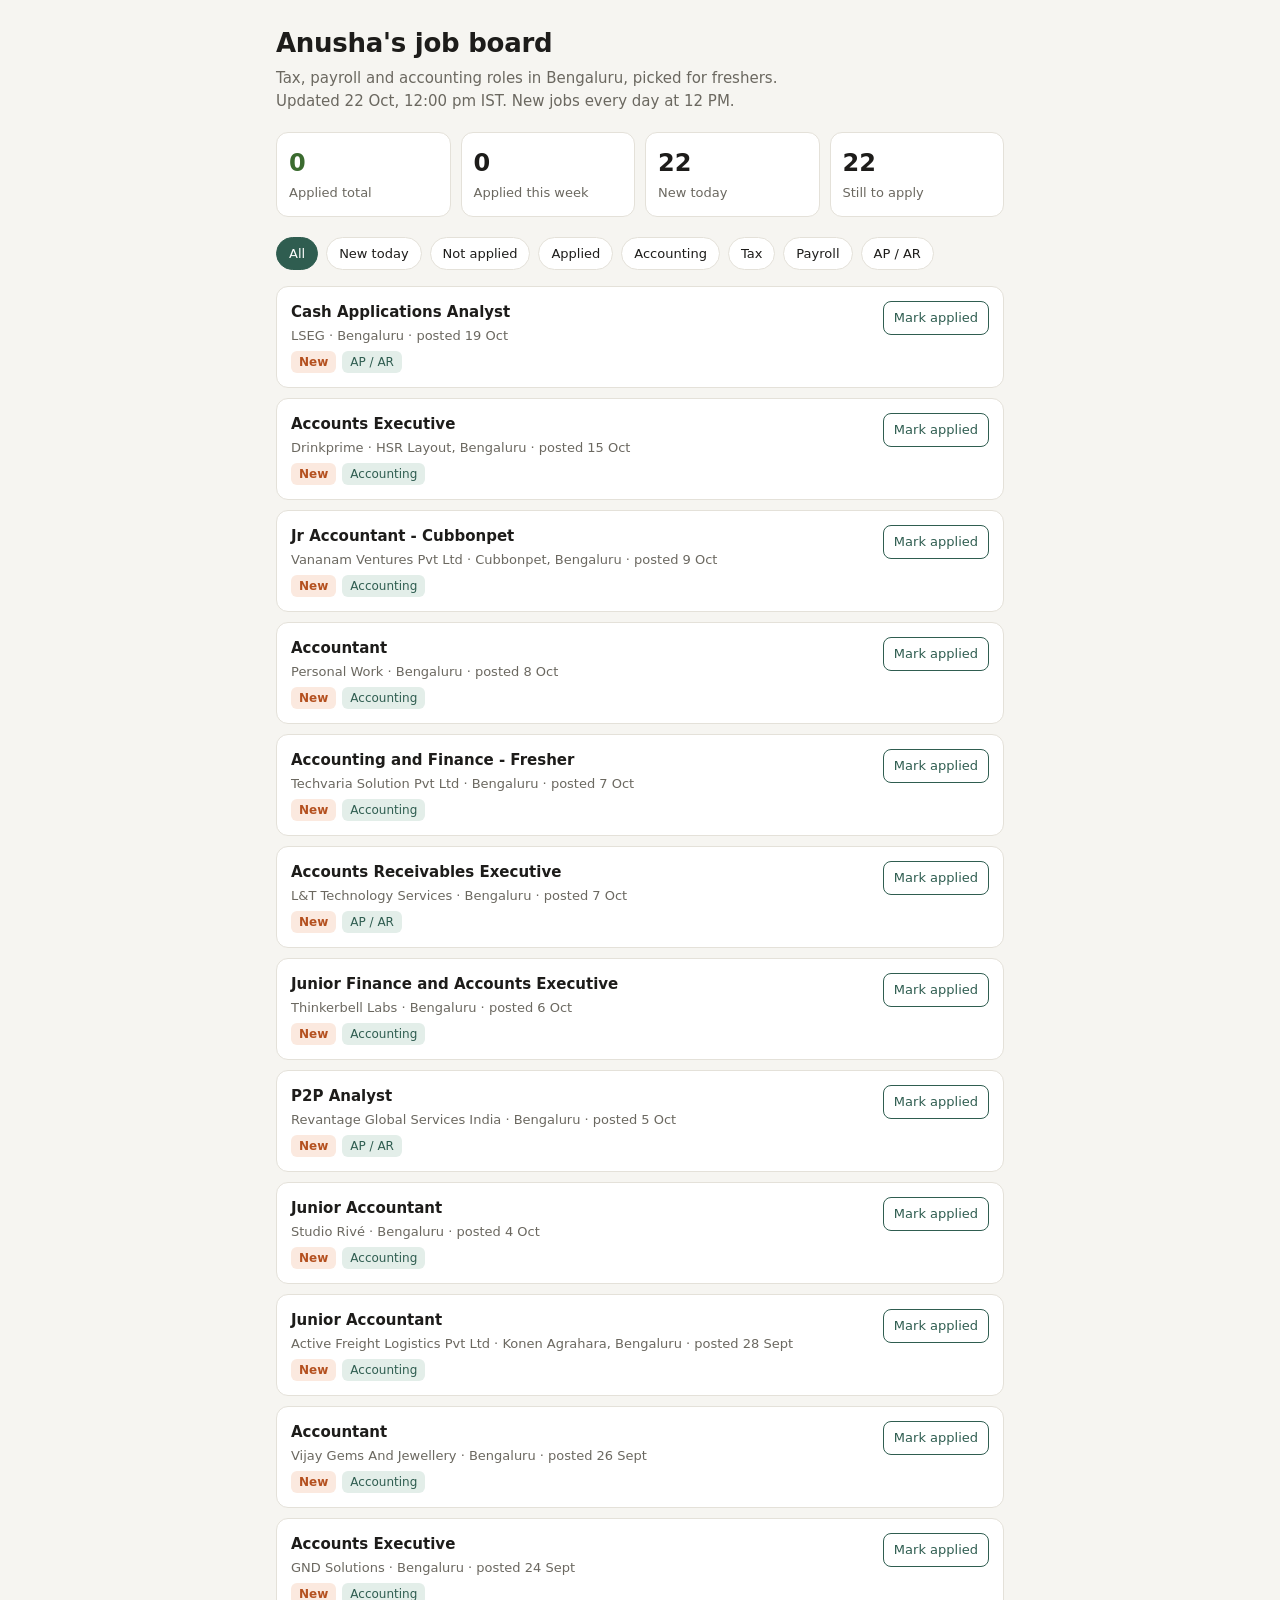
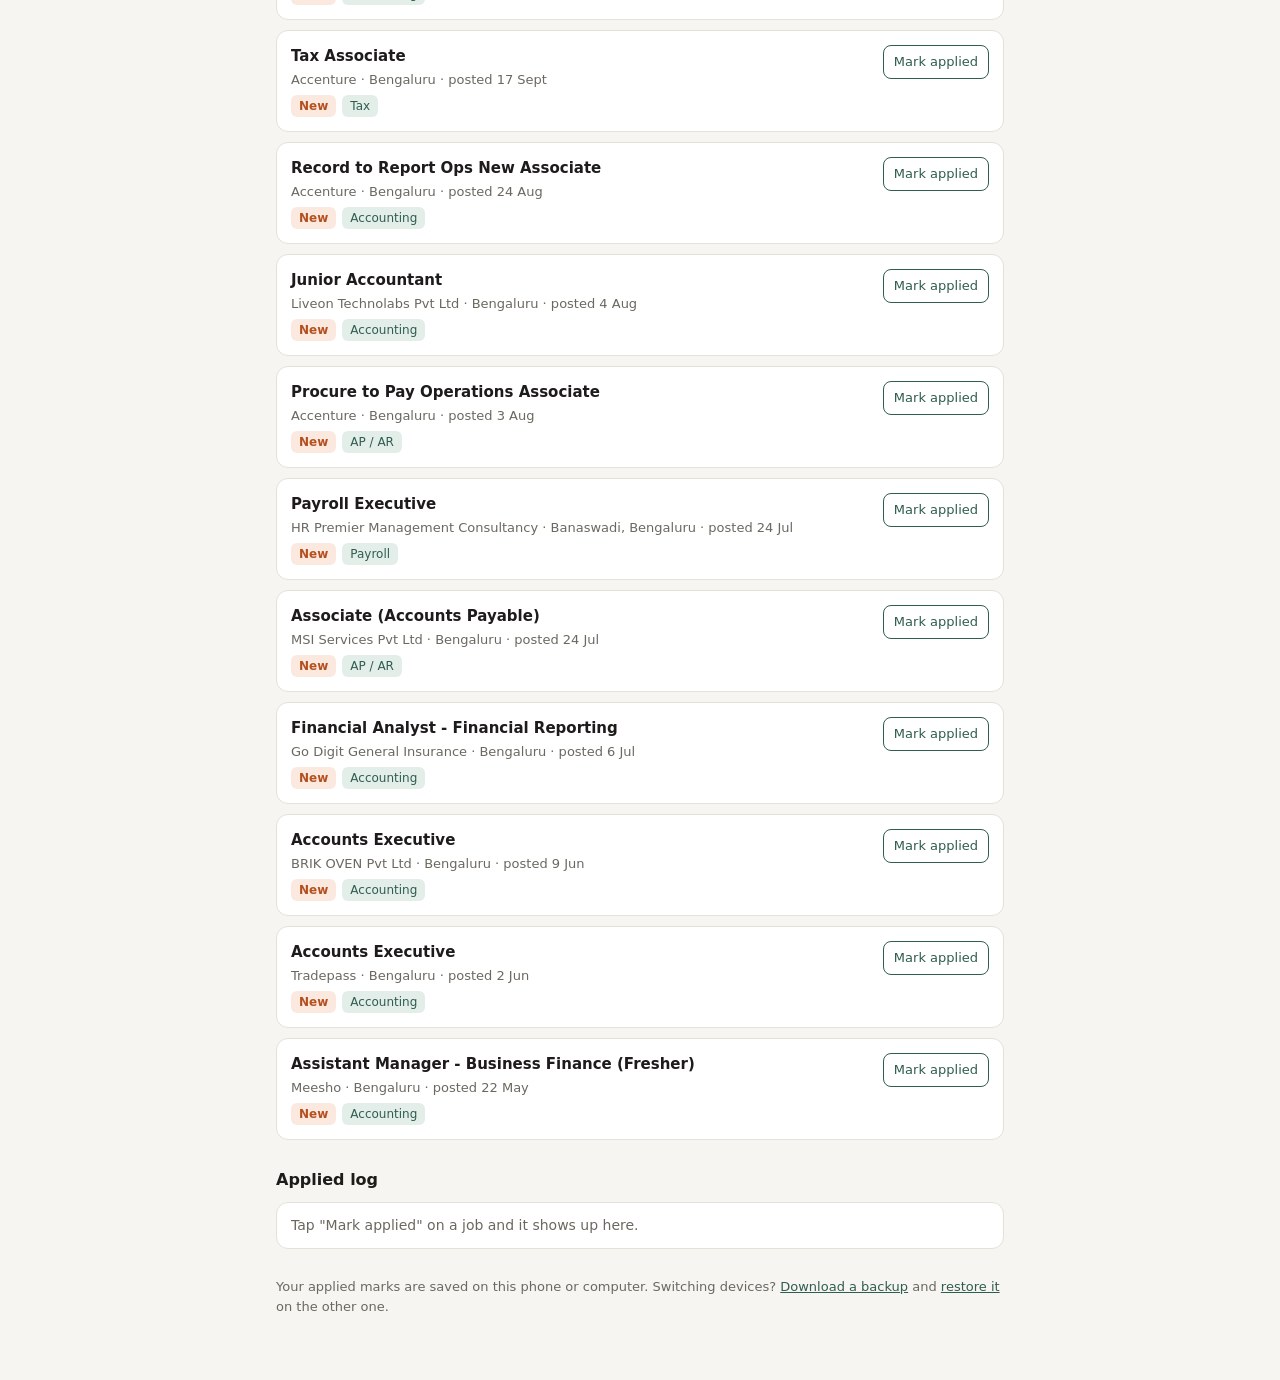
==== anusha/index.html @ eb0a0125 "Job boards for Anusha and Arjun with applied tracker Co-Authored-By: Claude Opus 5.5 (1M context) <n" ====
<!doctype html>
<html lang="en">
<head>
<meta charset="utf-8">
<meta name="viewport" content="width=device-width, initial-scale=1">
<meta name="robots" content="noindex, nofollow">
<title>Anusha's Job Board</title>
<link rel="stylesheet" href="../assets/board.css">
</head>
<body data-person="anusha">
<div class="wrap">
  <header>
    <h1>Anusha's job board</h1>
    <p>Tax, payroll and accounting roles in Bengaluru, picked for freshers.</p>
    <p id="updated"></p>
  </header>
  <div class="stats">
    <div class="stat hi"><b id="s-applied">0</b><span>Applied total</span></div>
    <div class="stat"><b id="s-week">0</b><span>Applied this week</span></div>
    <div class="stat"><b id="s-new">0</b><span>New today</span></div>
    <div class="stat"><b id="s-open">0</b><span>Still to apply</span></div>
  </div>
  <div class="bar" id="chips"></div>
  <div class="list" id="list"><p class="empty">Loading jobs…</p></div>
  <h2>Applied log</h2>
  <div class="log" id="log"></div>
  <footer>
    Your applied marks are saved on this phone or computer. Switching devices?
    <button id="backup">Download a backup</button> and <button id="restore">restore it</button> on the other one.
    <input type="file" id="file" accept="application/json" hidden>
  </footer>
</div>
<script src="../assets/board.js"></script>
</body>
</html>
---- assets/board.css ----
:root {
  --bg: #f6f5f1;
  --surface: #ffffff;
  --text: #1d1c1a;
  --muted: #6b6860;
  --line: #e4e1d9;
  --accent: #2f5d50;
  --accent-soft: #e3eee9;
  --new: #b4501f;
  --new-soft: #fbe9df;
  --done: #3b6b2f;
  --done-soft: #e6f1df;
}
@media (prefers-color-scheme: dark) {
  :root {
    --bg: #151514;
    --surface: #1f1f1d;
    --text: #ecebe6;
    --muted: #a19e95;
    --line: #34332f;
    --accent: #8cc4b0;
    --accent-soft: #23352f;
    --new: #f0a27a;
    --new-soft: #3a261b;
    --done: #a6d38f;
    --done-soft: #26331f;
  }
}
* { box-sizing: border-box; }
body {
  margin: 0;
  background: var(--bg);
  color: var(--text);
  font: 15px/1.5 system-ui, -apple-system, "Segoe UI", Roboto, sans-serif;
}
.wrap { max-width: 760px; margin: 0 auto; padding: 24px 16px 64px; }
header h1 { font-size: 26px; margin: 0 0 4px; letter-spacing: -0.01em; }
header p { margin: 0; color: var(--muted); }
.stats { display: grid; grid-template-columns: repeat(4, 1fr); gap: 10px; margin: 20px 0; }
.stat { background: var(--surface); border: 1px solid var(--line); border-radius: 12px; padding: 12px; }
.stat b { display: block; font-size: 24px; font-variant-numeric: tabular-nums; }
.stat span { color: var(--muted); font-size: 13px; }
.stat.hi b { color: var(--done); }
.bar { display: flex; flex-wrap: wrap; gap: 8px; margin: 8px 0 16px; }
.chip {
  border: 1px solid var(--line); background: var(--surface); color: var(--text);
  border-radius: 999px; padding: 6px 12px; font: inherit; font-size: 13px; cursor: pointer;
}
.chip[aria-pressed="true"] { background: var(--accent); border-color: var(--accent); color: var(--surface); }
.list { display: grid; gap: 10px; }
.job {
  background: var(--surface); border: 1px solid var(--line); border-radius: 12px;
  padding: 14px; display: flex; gap: 12px; align-items: flex-start;
}
.job.applied { background: var(--done-soft); }
.job .main { flex: 1; min-width: 0; }
.job a.title { color: var(--text); font-weight: 600; text-decoration: none; }
.job a.title:hover { text-decoration: underline; }
.meta { color: var(--muted); font-size: 13px; margin-top: 2px; }
.tags { margin-top: 6px; display: flex; gap: 6px; flex-wrap: wrap; }
.tag { font-size: 12px; padding: 2px 8px; border-radius: 6px; background: var(--accent-soft); color: var(--accent); }
.tag.new { background: var(--new-soft); color: var(--new); font-weight: 600; }
.tag.ok { background: transparent; color: var(--done); padding-left: 0; }
.btn {
  flex: none; border: 1px solid var(--accent); background: transparent; color: var(--accent);
  border-radius: 8px; padding: 6px 10px; font: inherit; font-size: 13px; cursor: pointer; white-space: nowrap;
}
.job.applied .btn { border-color: var(--done); color: var(--done); }
.empty { color: var(--muted); text-align: center; padding: 32px 0; }
h2 { font-size: 16px; margin: 28px 0 10px; }
.log { background: var(--surface); border: 1px solid var(--line); border-radius: 12px; padding: 4px 14px; }
.log div { padding: 8px 0; border-bottom: 1px solid var(--line); font-size: 14px; display: flex; justify-content: space-between; gap: 12px; }
.log div:last-child { border-bottom: 0; }
.log span { color: var(--muted); white-space: nowrap; }
footer { margin-top: 28px; color: var(--muted); font-size: 13px; }
footer button { background: none; border: 0; color: var(--accent); font: inherit; cursor: pointer; padding: 0; text-decoration: underline; }
@media (max-width: 560px) {
  .stats { grid-template-columns: repeat(2, 1fr); }
  .job { flex-direction: column; }
}
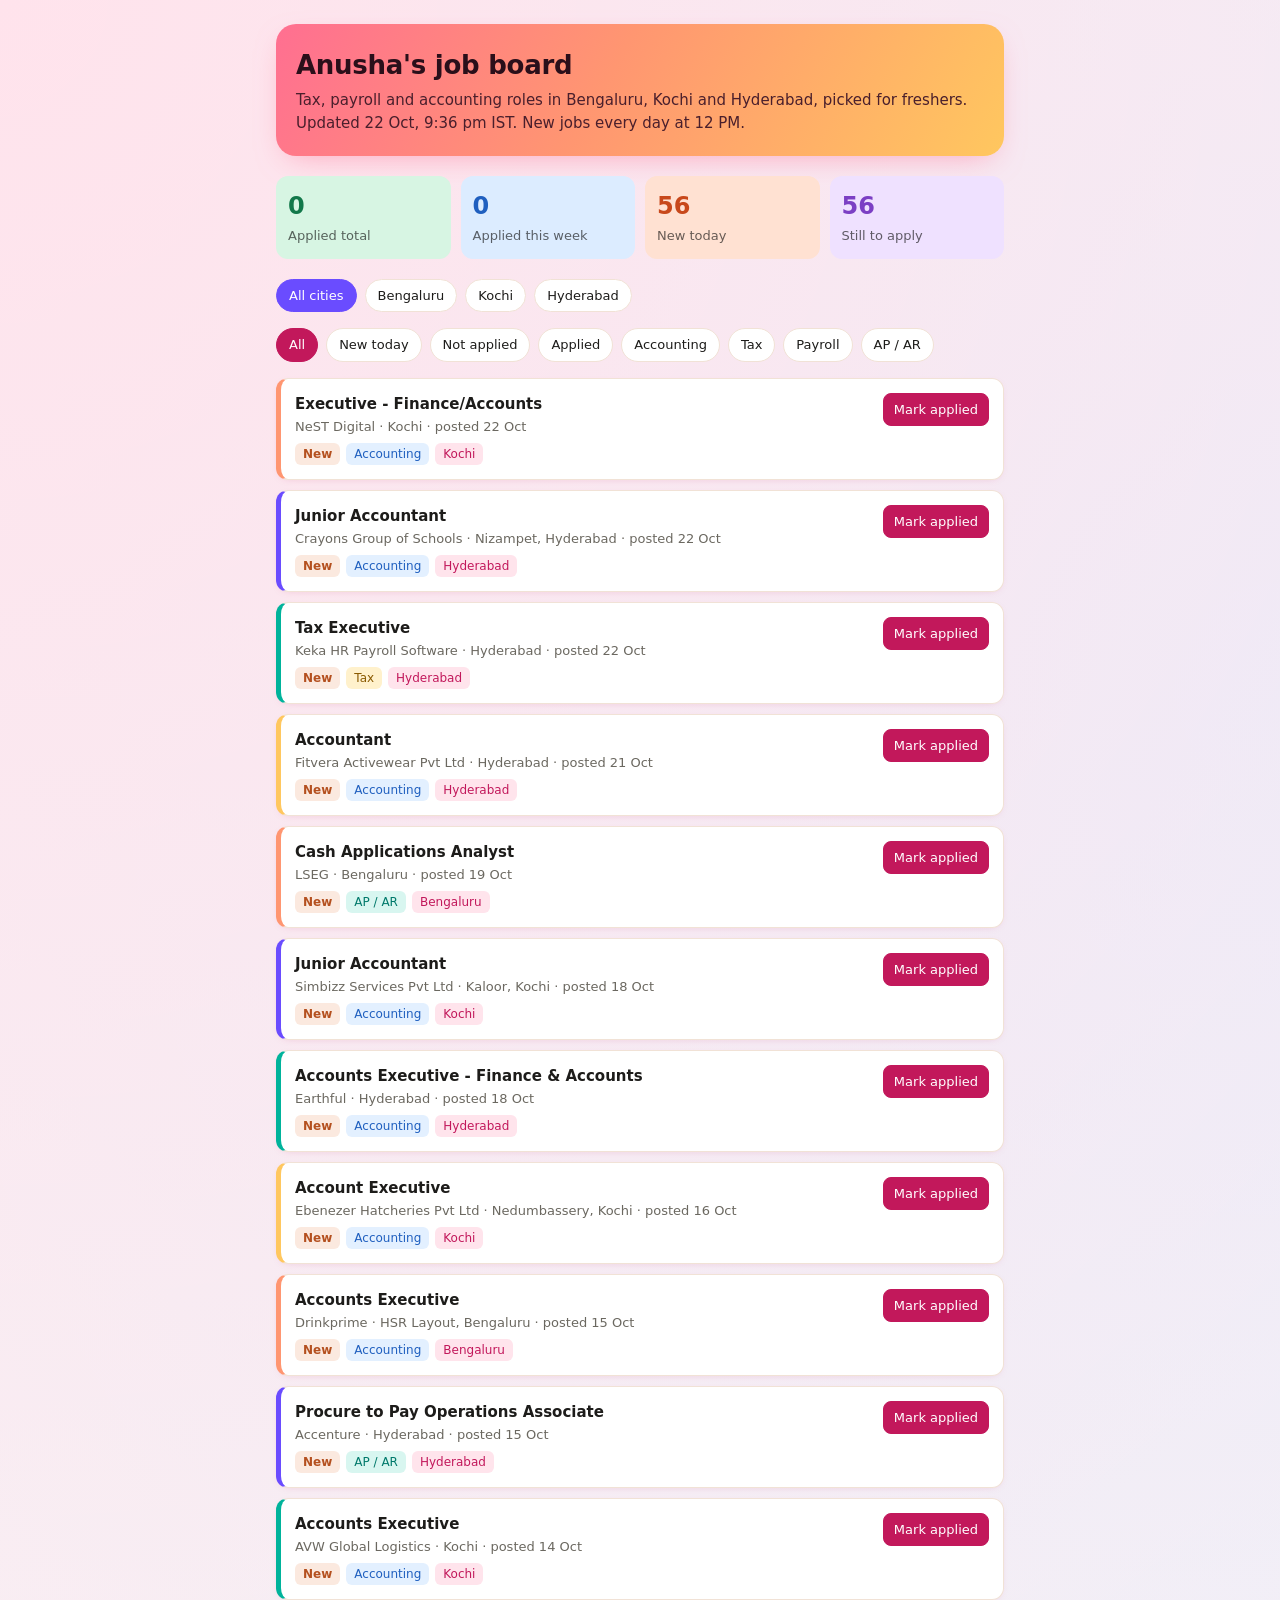
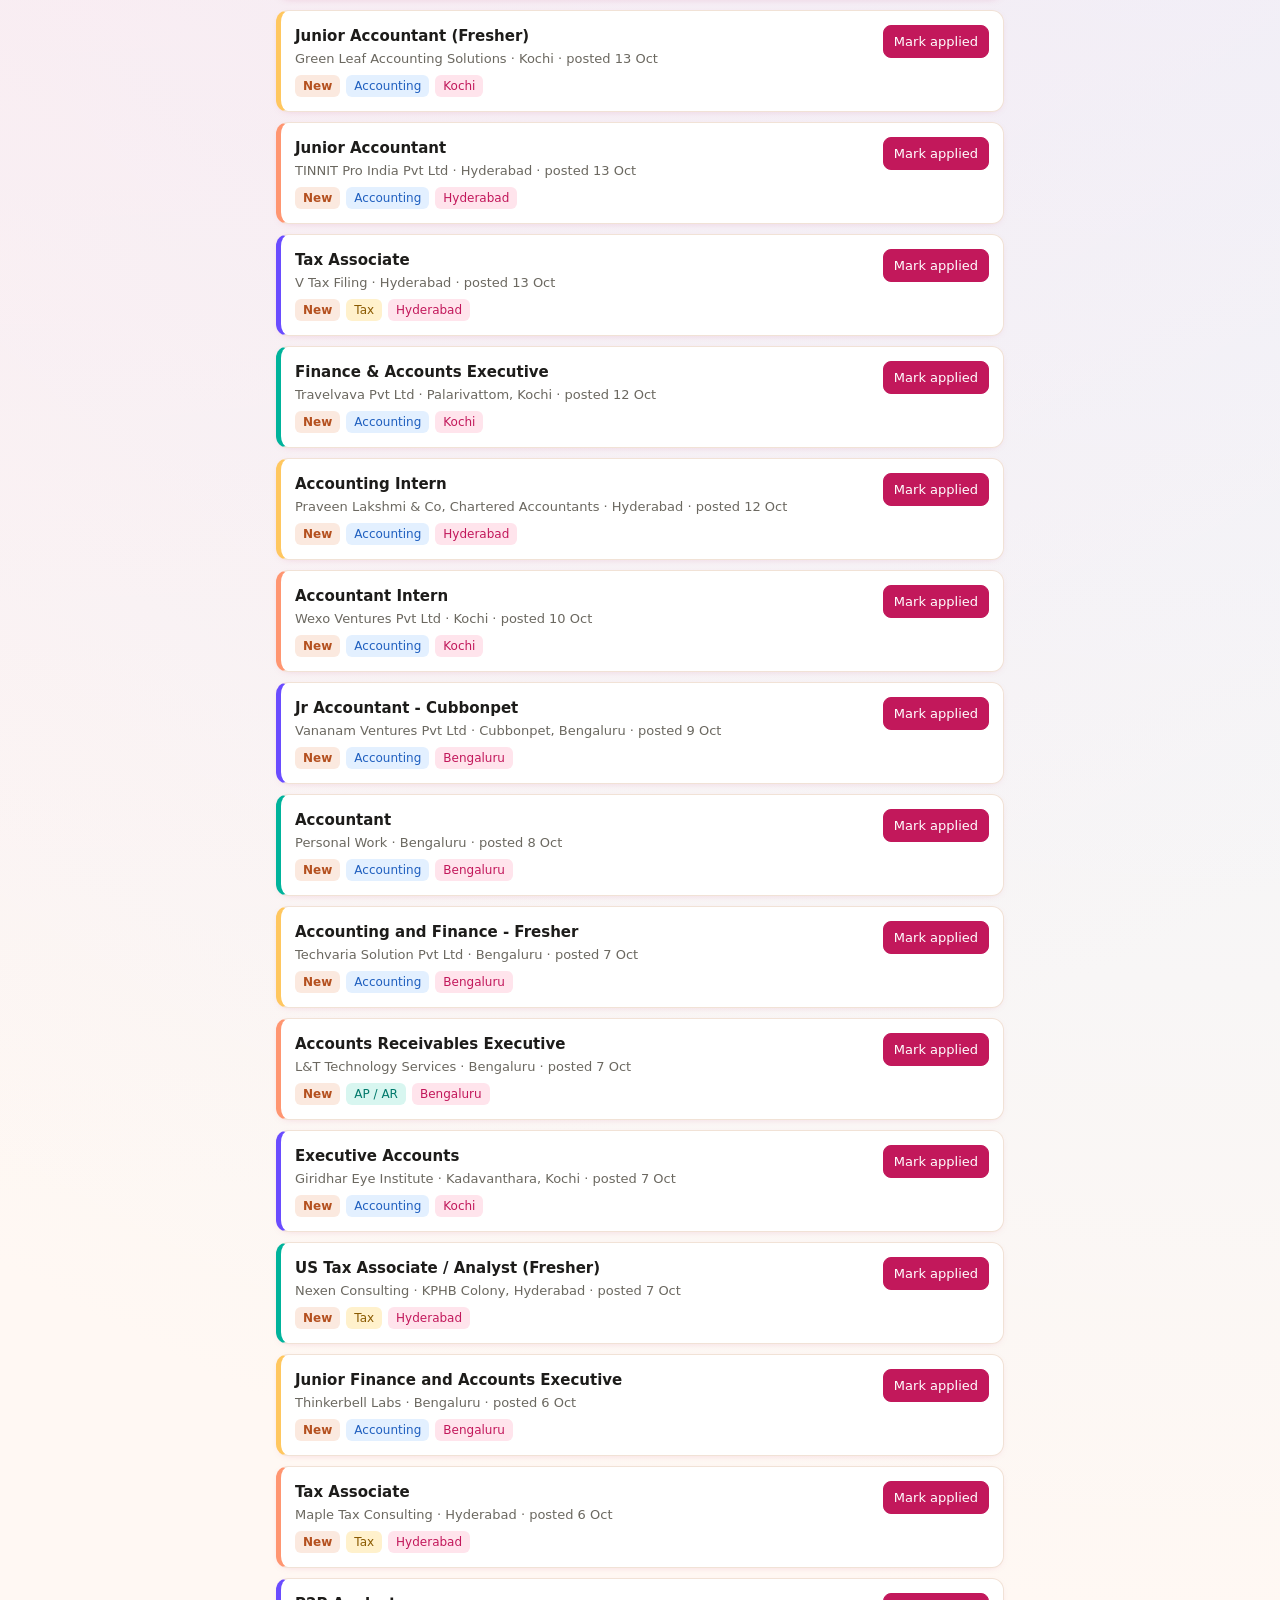
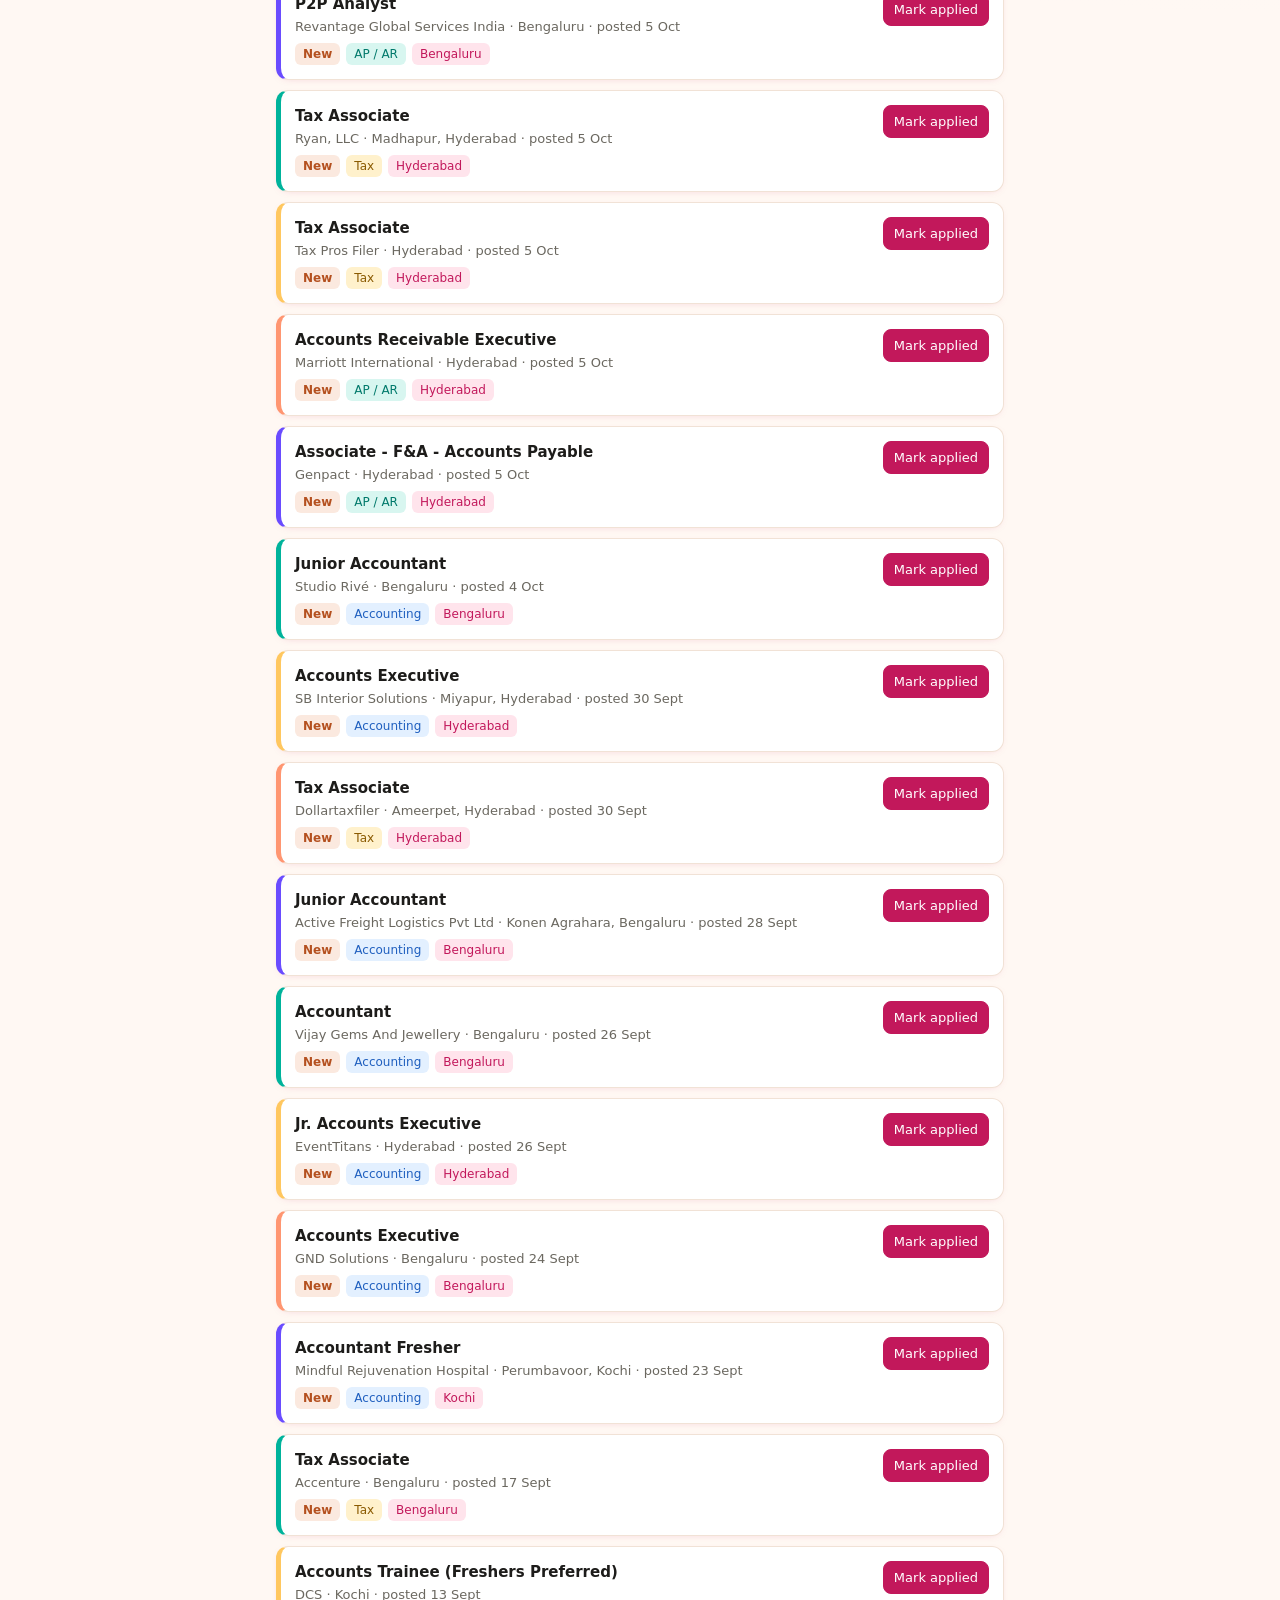
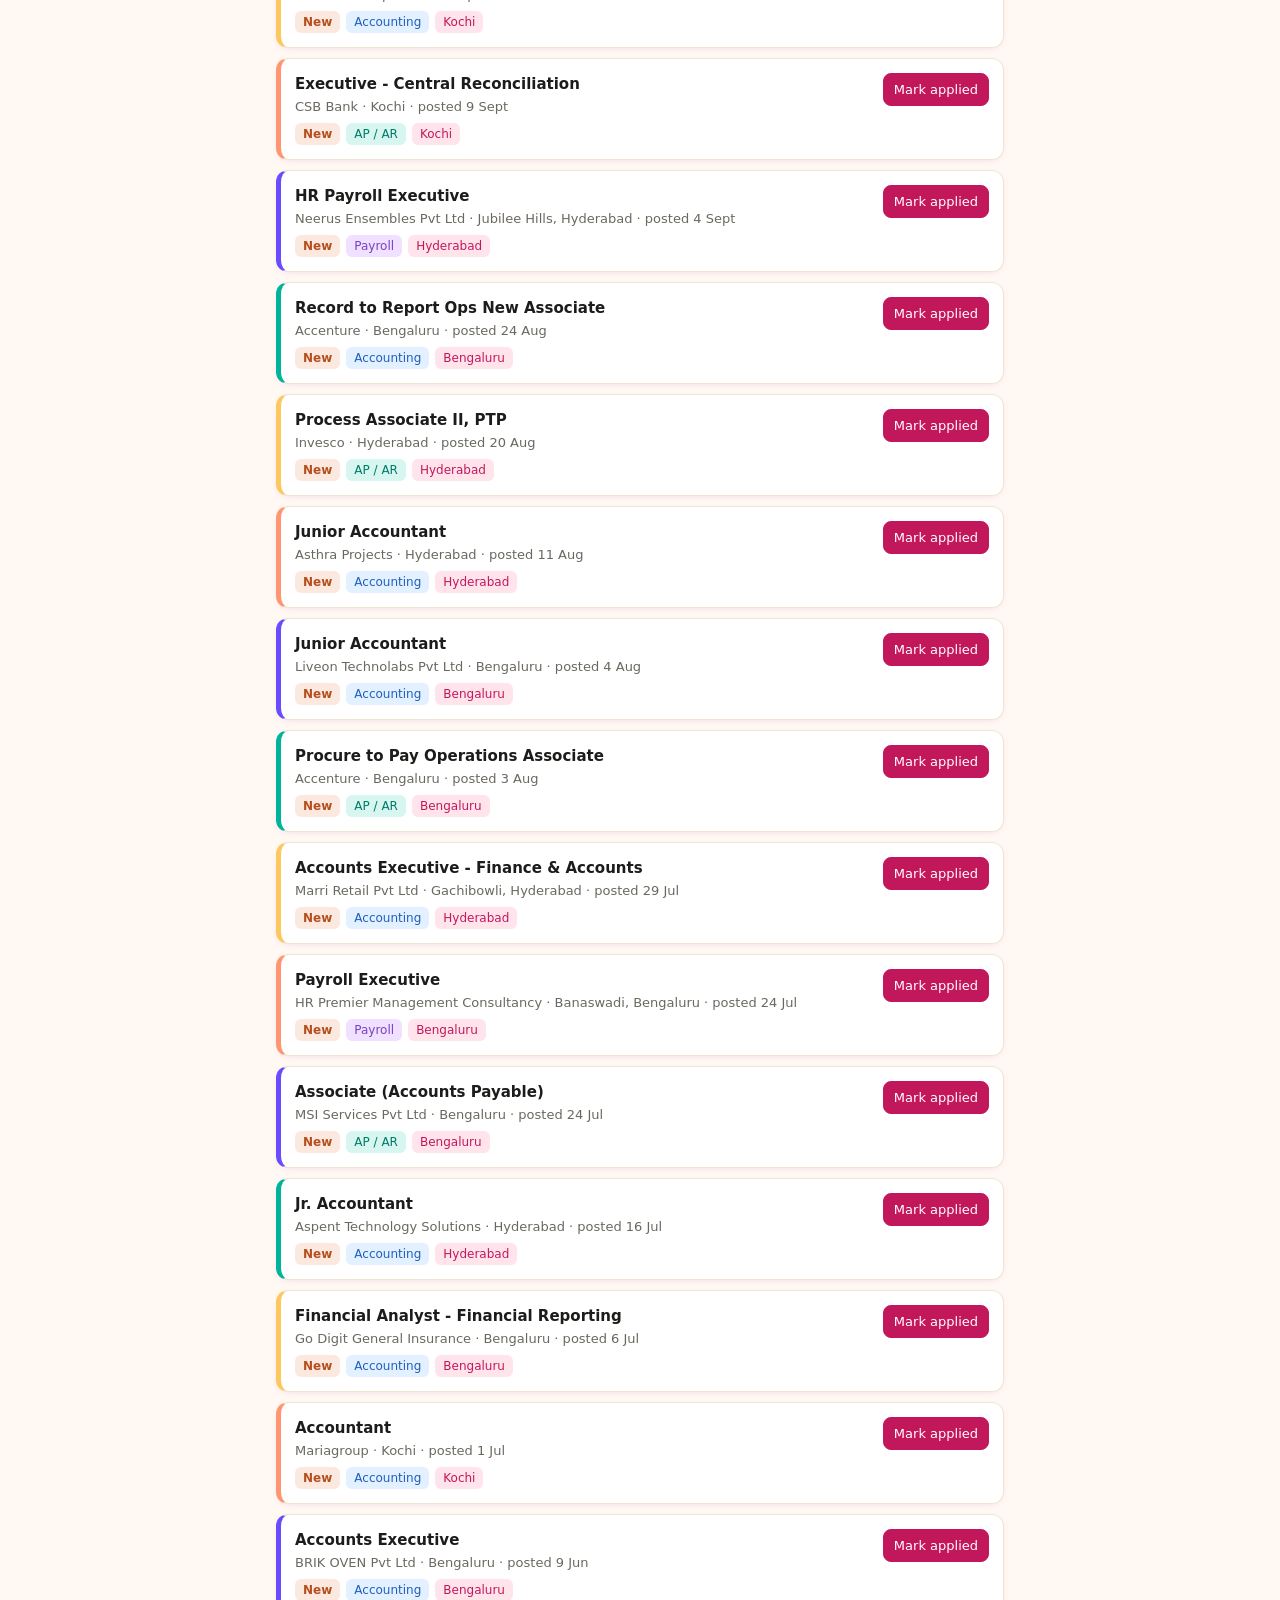
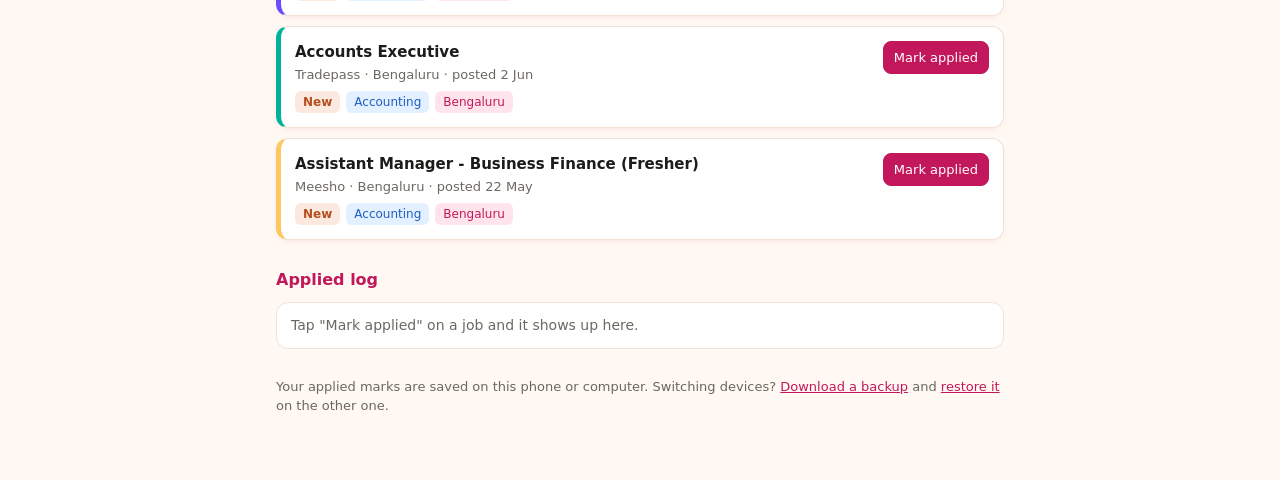
==== commit b2f4579f: "Colourful theme and Kochi/Hyderabad jobs for Anusha Co-Authored-By: Claude Opus 5.5 (1M context) <no" ====
--- a/anusha/index.html
+++ b/anusha/index.html
@@ -7,11 +7,11 @@
 <title>Anusha's Job Board</title>
 <link rel="stylesheet" href="../assets/board.css">
 </head>
-<body data-person="anusha">
+<body data-person="anusha" class="colorful">
 <div class="wrap">
-  <header>
+  <header class="hero">
     <h1>Anusha's job board</h1>
-    <p>Tax, payroll and accounting roles in Bengaluru, picked for freshers.</p>
+    <p>Tax, payroll and accounting roles in Bengaluru, Kochi and Hyderabad, picked for freshers.</p>
     <p id="updated"></p>
   </header>
   <div class="stats">
@@ -20,6 +20,7 @@
     <div class="stat"><b id="s-new">0</b><span>New today</span></div>
     <div class="stat"><b id="s-open">0</b><span>Still to apply</span></div>
   </div>
+  <div class="bar" id="cities"></div>
   <div class="bar" id="chips"></div>
   <div class="list" id="list"><p class="empty">Loading jobs…</p></div>
   <h2>Applied log</h2>
--- a/assets/board.css
+++ b/assets/board.css
@@ -78,3 +78,63 @@
   .stats { grid-template-columns: repeat(2, 1fr); }
   .job { flex-direction: column; }
 }
+.bar:empty { display: none; }
+
+/* Colourful theme */
+.colorful {
+  --bg: #fff8f3;
+  --line: #f1e2d6;
+  --accent: #c2185b;
+  --accent-soft: #fde4ee;
+  background:
+    radial-gradient(circle at 0% 0%, #ffe3ec 0, transparent 40%),
+    radial-gradient(circle at 100% 10%, #e3f0ff 0, transparent 40%),
+    var(--bg);
+}
+.colorful .hero {
+  background: linear-gradient(120deg, #ff6f91, #ff9671 45%, #ffc75f);
+  color: #2a0f1a;
+  border-radius: 20px;
+  padding: 22px 20px;
+  box-shadow: 0 10px 30px -12px rgba(255, 111, 145, 0.6);
+}
+.colorful .hero p { color: #4a1f2c; }
+.colorful .stat { border: 0; color: #1d1c1a; }
+.colorful .stat span { color: rgba(0, 0, 0, 0.6); }
+.colorful .stat:nth-child(1) { background: #d7f5e3; }
+.colorful .stat:nth-child(1) b { color: #12784a; }
+.colorful .stat:nth-child(2) { background: #dcecff; }
+.colorful .stat:nth-child(2) b { color: #1f5fbf; }
+.colorful .stat:nth-child(3) { background: #ffe1d2; }
+.colorful .stat:nth-child(3) b { color: #c8481b; }
+.colorful .stat:nth-child(4) { background: #efe1ff; }
+.colorful .stat:nth-child(4) b { color: #7b3fc4; }
+.colorful .chip.city[aria-pressed="true"] { background: #6a4cff; border-color: #6a4cff; color: #fff; }
+.colorful .job { border-left: 5px solid #ff9671; box-shadow: 0 2px 10px -6px rgba(194, 24, 91, 0.35); }
+.colorful .job:nth-child(4n+2) { border-left-color: #6a4cff; }
+.colorful .job:nth-child(4n+3) { border-left-color: #00b39b; }
+.colorful .job:nth-child(4n+4) { border-left-color: #ffc75f; }
+.colorful .job.applied { background: #e8f8ee; border-left-color: #12784a; }
+.colorful .tag[data-cat="Accounting"] { background: #e3f0ff; color: #1f5fbf; }
+.colorful .tag[data-cat="Tax"] { background: #fff1cc; color: #8a5a00; }
+.colorful .tag[data-cat="Payroll"] { background: #efe1ff; color: #7b3fc4; }
+.colorful .tag[data-cat="AP / AR"] { background: #d8f6f0; color: #00796b; }
+.colorful .tag.place { background: #ffe4ec; color: #c2185b; }
+.colorful .btn { background: #c2185b; border-color: #c2185b; color: #fff; }
+.colorful .job.applied .btn { background: transparent; }
+.colorful h2 { color: #c2185b; }
+@media (prefers-color-scheme: dark) {
+  .colorful {
+    --bg: #1a1218;
+    --surface: #251a22;
+    --line: #3a2a35;
+    --accent: #ff8fb4;
+    --accent-soft: #3d2030;
+    background:
+      radial-gradient(circle at 0% 0%, #3a1a2a 0, transparent 40%),
+      radial-gradient(circle at 100% 10%, #182a40 0, transparent 40%),
+      var(--bg);
+  }
+  .colorful .job.applied { background: #1d3326; }
+  .colorful .tag { filter: saturate(1.1); }
+}
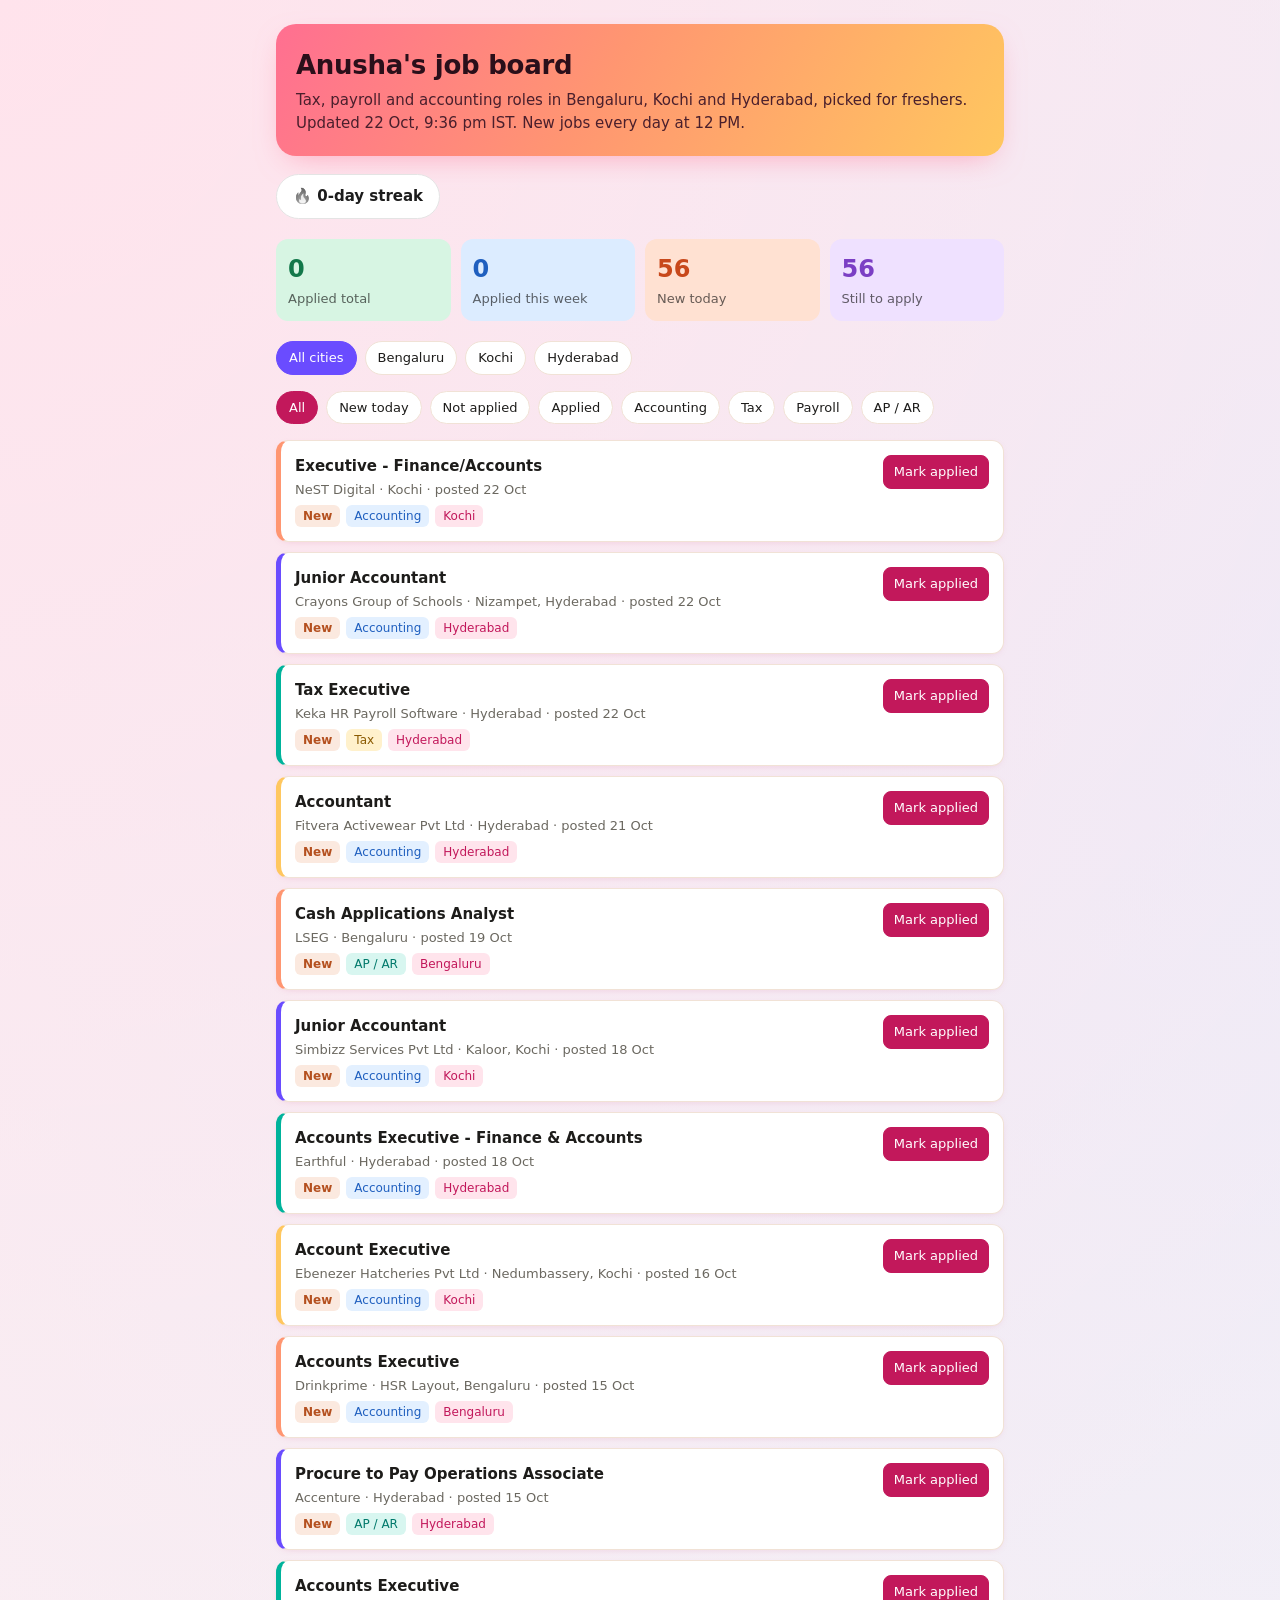
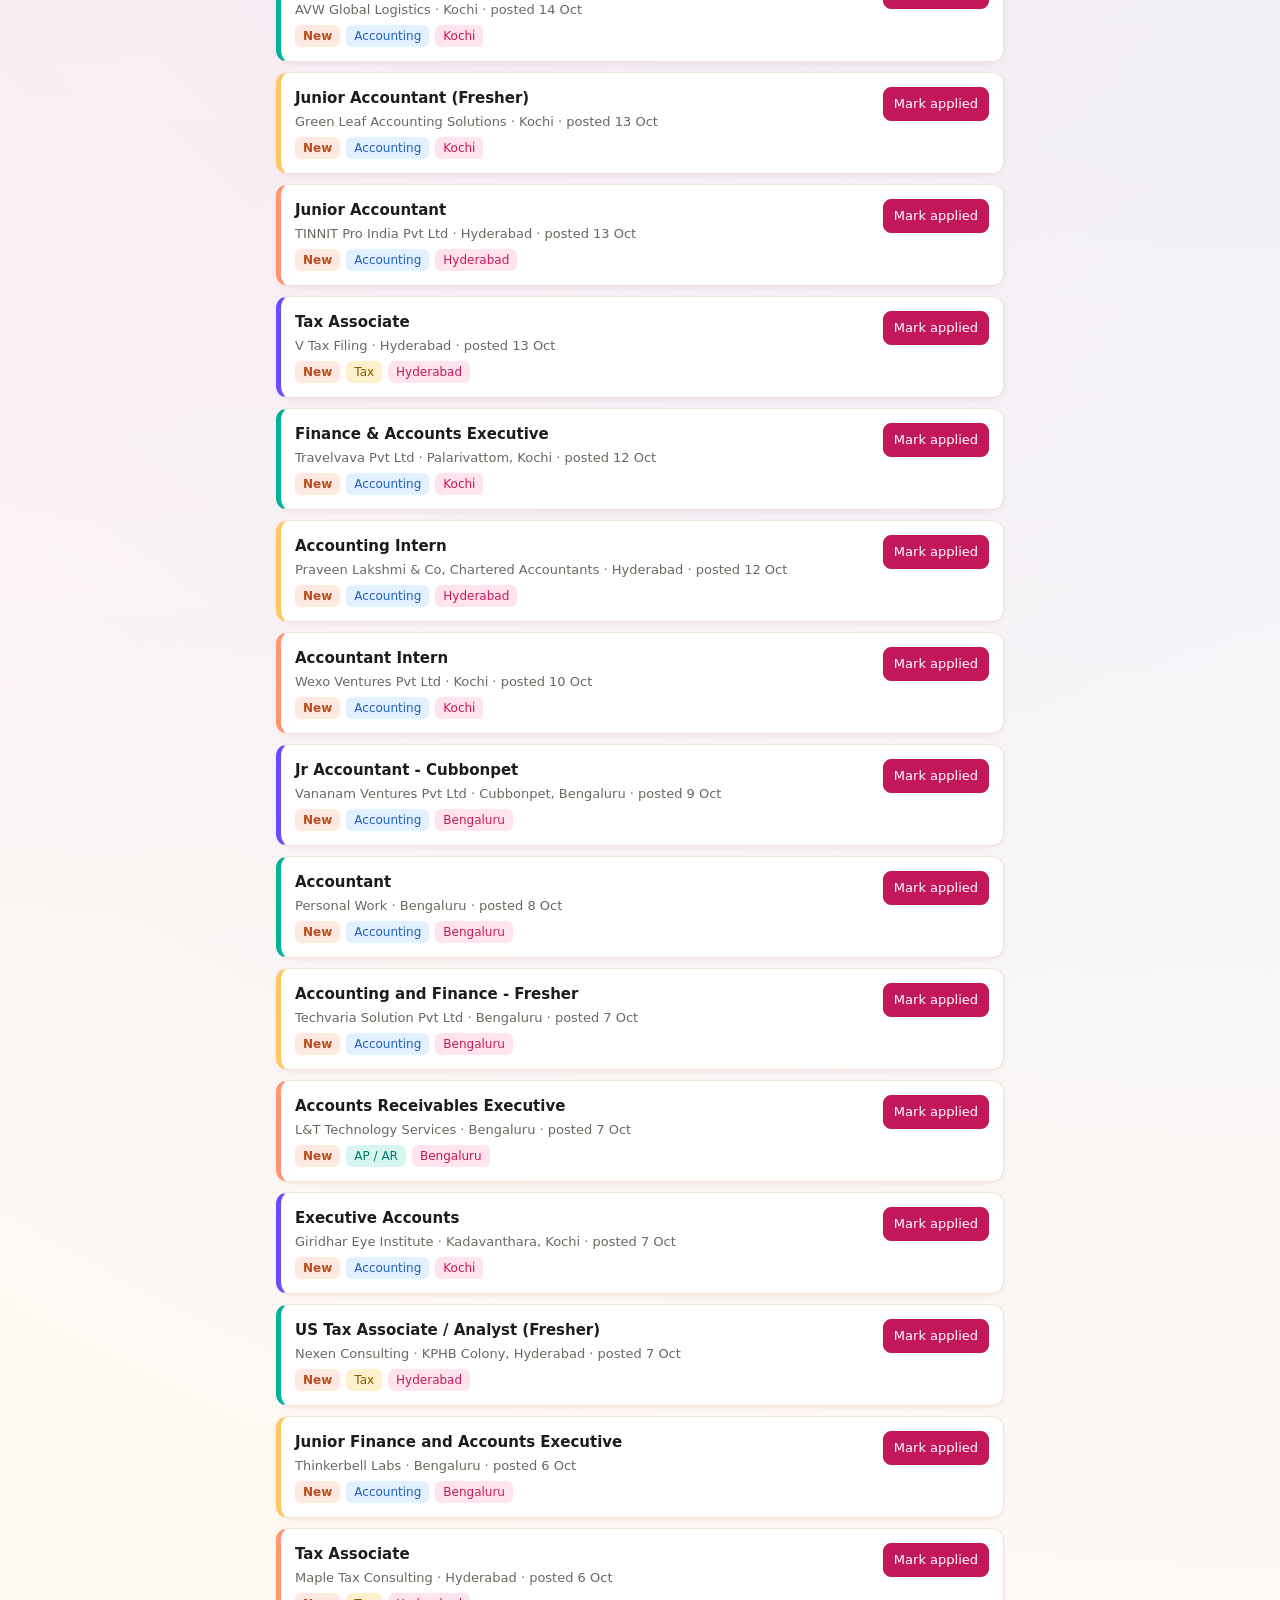
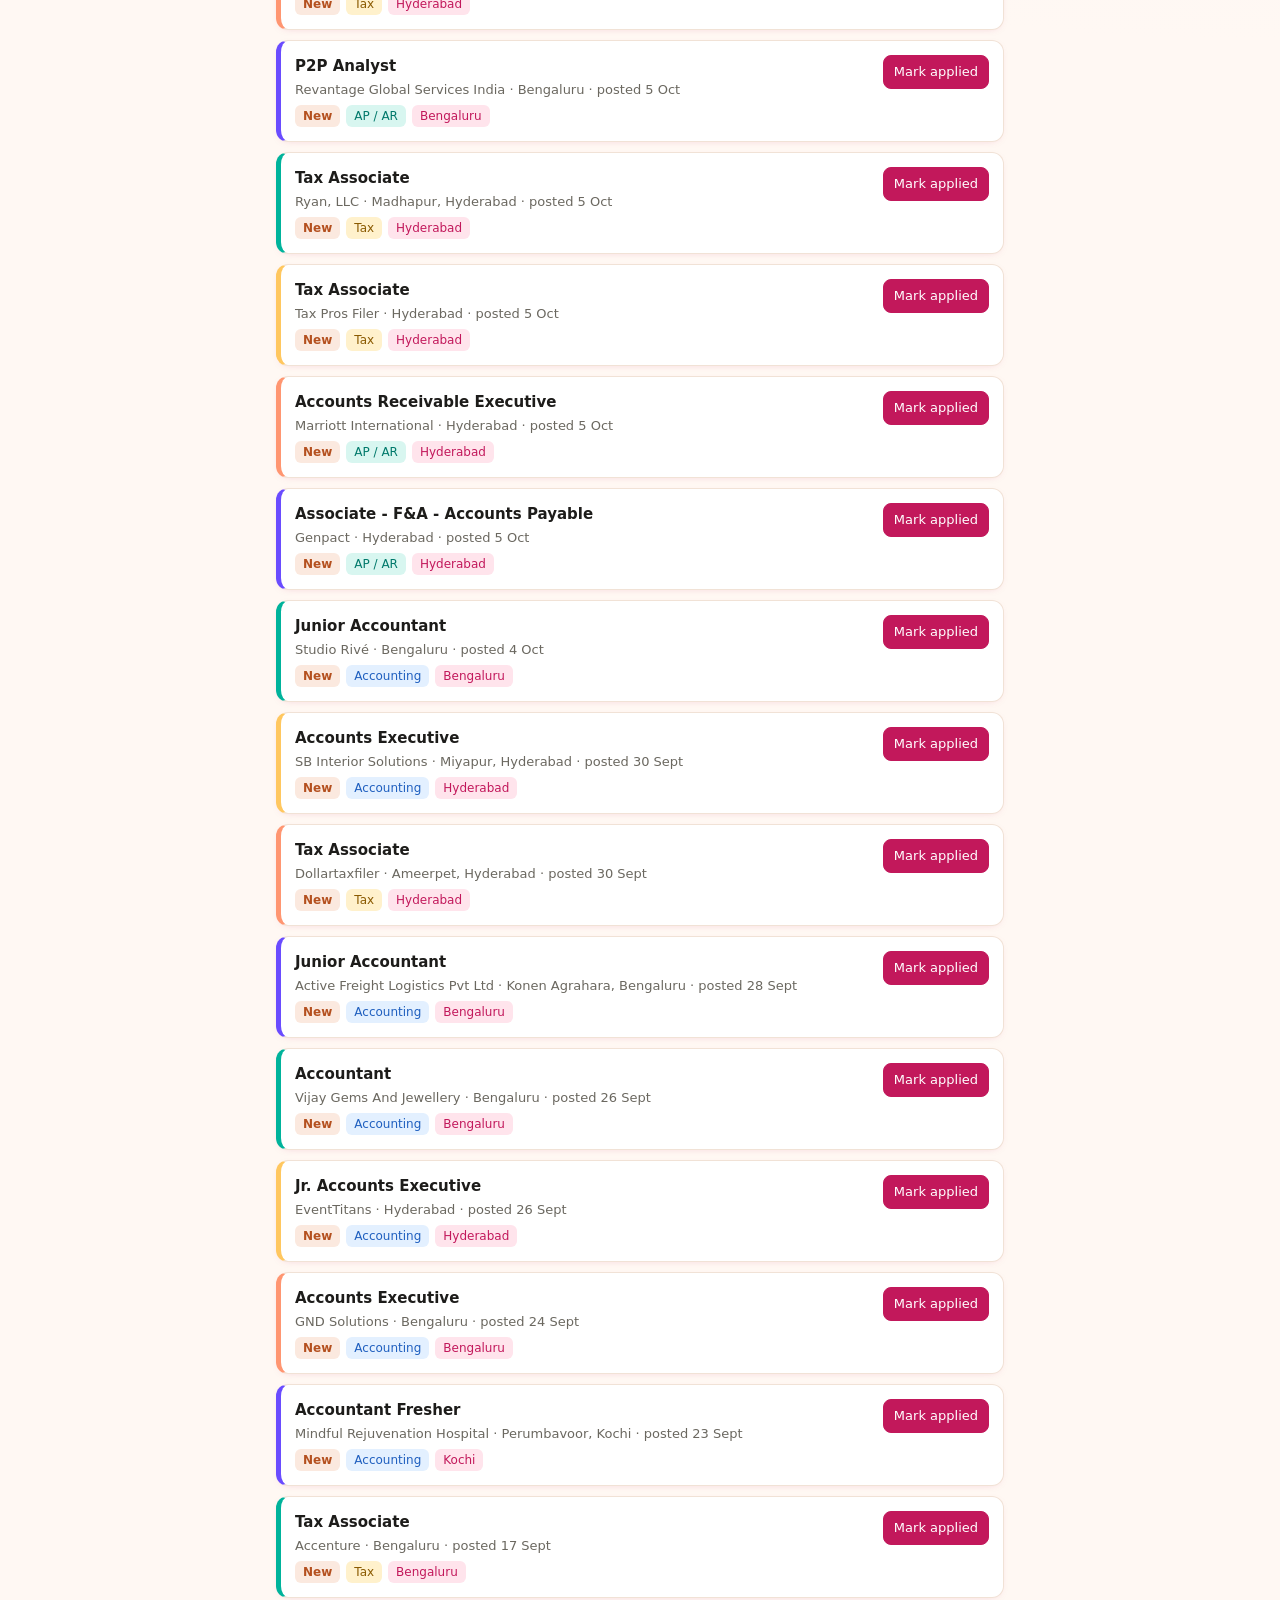
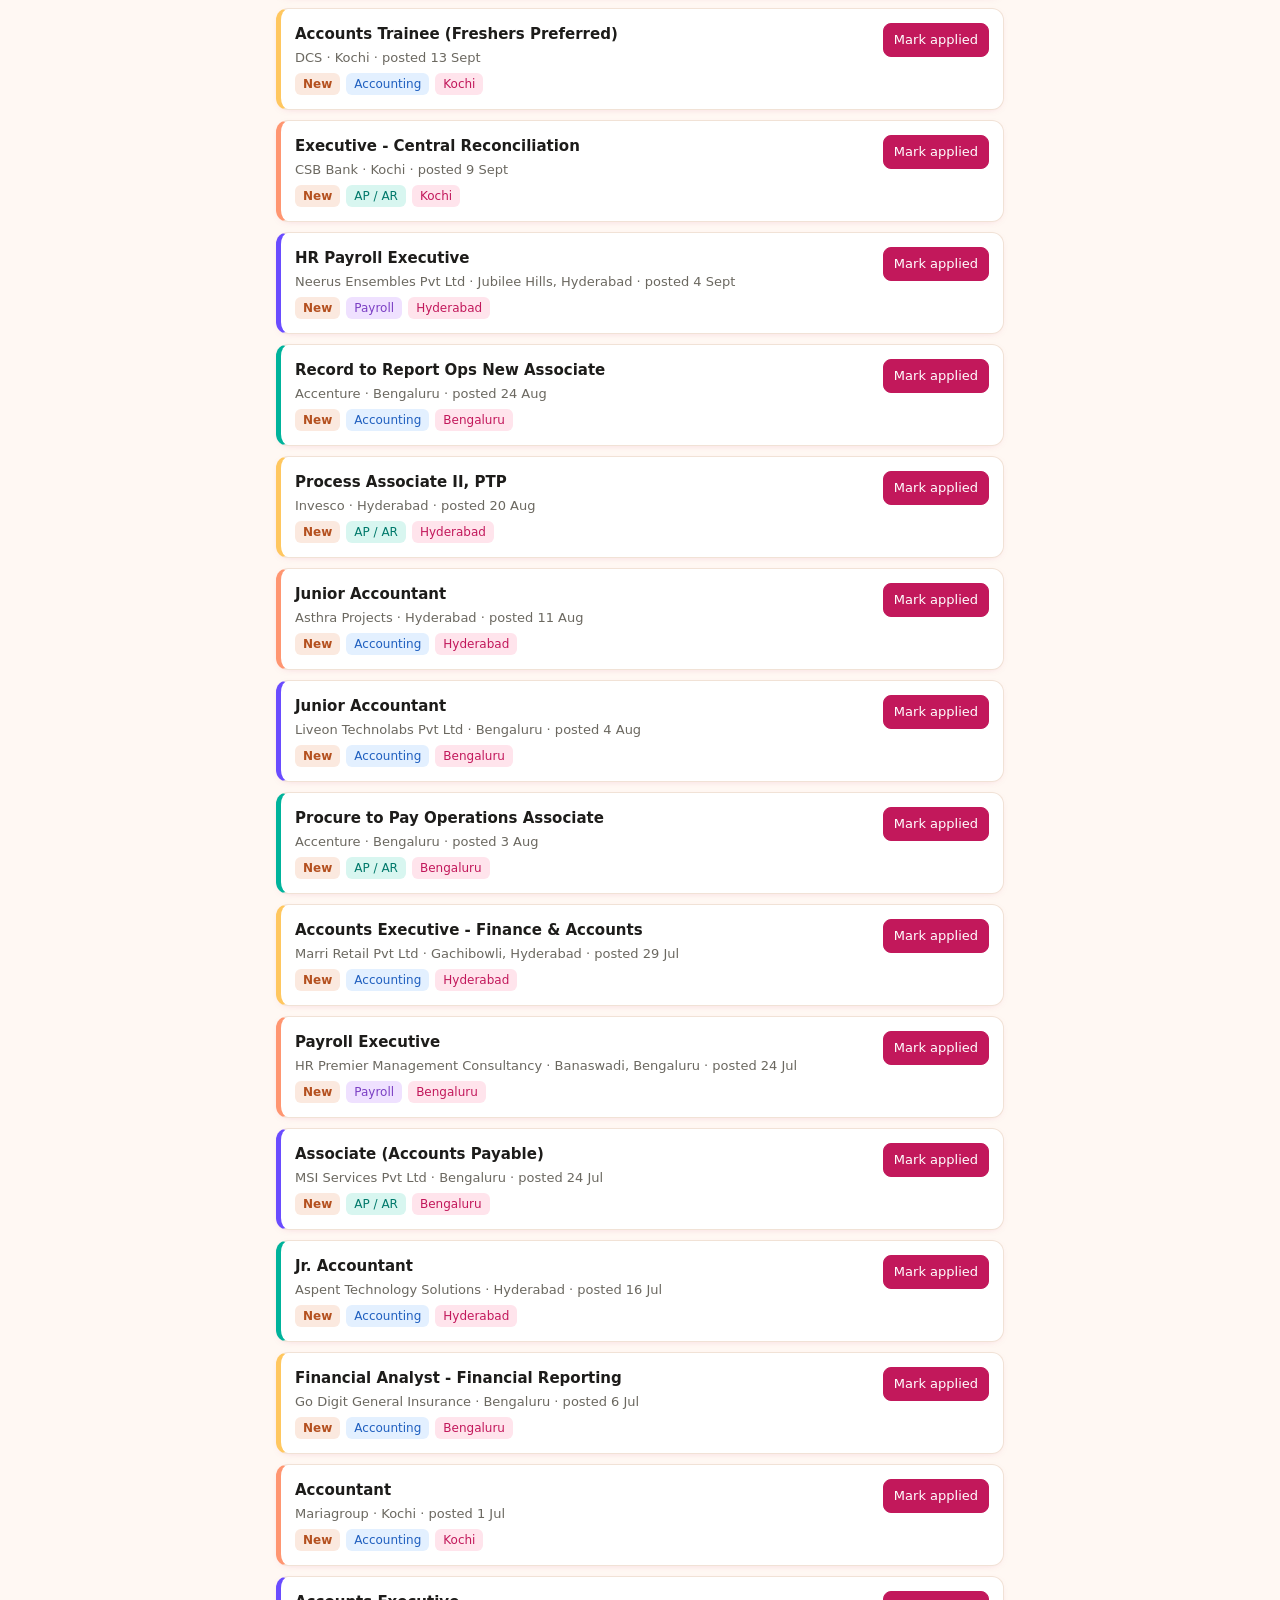
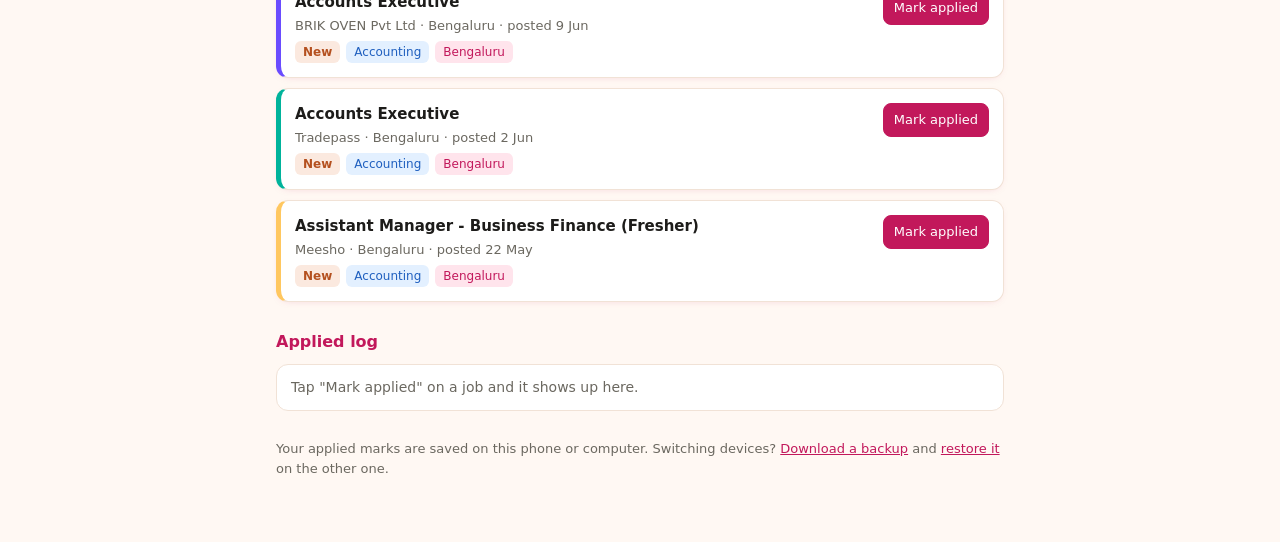
==== commit 261b0d5a: "Black theme and pick-a-job button for Arjun, daily streak on both pages Co-Authored-By: Claude Opus " ====
--- a/anusha/index.html
+++ b/anusha/index.html
@@ -5,6 +5,12 @@
 <meta name="viewport" content="width=device-width, initial-scale=1">
 <meta name="robots" content="noindex, nofollow">
 <title>Anusha's Job Board</title>
+<meta name="theme-color" content="#ff6f91">
+<meta name="apple-mobile-web-app-capable" content="yes">
+<meta name="apple-mobile-web-app-title" content="Anusha Jobs">
+<link rel="manifest" href="manifest.webmanifest">
+<link rel="icon" href="icon-192.png">
+<link rel="apple-touch-icon" href="icon-180.png">
 <link rel="stylesheet" href="../assets/board.css">
 </head>
 <body data-person="anusha" class="colorful">
@@ -14,6 +20,10 @@
     <p>Tax, payroll and accounting roles in Bengaluru, Kochi and Hyderabad, picked for freshers.</p>
     <p id="updated"></p>
   </header>
+  <div class="actions">
+    <button class="streak-btn" id="streak" aria-expanded="false" aria-controls="streak-panel">🔥 <b id="streak-n">0</b>-day streak</button>
+  </div>
+  <div class="streak-panel" id="streak-panel" hidden></div>
   <div class="stats">
     <div class="stat hi"><b id="s-applied">0</b><span>Applied total</span></div>
     <div class="stat"><b id="s-week">0</b><span>Applied this week</span></div>
--- a/assets/board.css
+++ b/assets/board.css
@@ -138,3 +138,110 @@
   .colorful .job.applied { background: #1d3326; }
   .colorful .tag { filter: saturate(1.1); }
 }
+
+/* Phones */
+@media (max-width: 560px) {
+  .wrap { padding: 16px 12px 48px; }
+  header h1 { font-size: 22px; }
+  .stat b { font-size: 22px; }
+  .bar { flex-wrap: nowrap; overflow-x: auto; margin-left: -12px; margin-right: -12px; padding: 0 12px 4px; scrollbar-width: none; }
+  .bar::-webkit-scrollbar { display: none; }
+  .chip { flex: none; padding: 8px 14px; }
+  .job .btn { width: 100%; padding: 10px; font-size: 14px; }
+  .log div { flex-direction: column; gap: 2px; }
+}
+
+/* Apply celebration */
+.job { position: relative; overflow: hidden; }
+.job.flash { animation: flash 0.9s ease; }
+@keyframes flash {
+  0% { transform: scale(1); }
+  30% { transform: scale(1.025); box-shadow: 0 0 0 3px var(--done); }
+  100% { transform: scale(1); }
+}
+.stat.pop b { animation: pop 0.6s ease; transform-origin: left center; }
+@keyframes pop {
+  0% { transform: scale(1); }
+  40% { transform: scale(1.6) rotate(-6deg); }
+  100% { transform: scale(1); }
+}
+#toast {
+  position: fixed; left: 50%; bottom: 24px; transform: translate(-50%, 140%);
+  background: var(--text); color: var(--bg); padding: 12px 18px; border-radius: 999px;
+  font-weight: 600; font-size: 14px; box-shadow: 0 10px 30px -10px rgba(0, 0, 0, 0.5);
+  z-index: 20; width: max-content; max-width: calc(100vw - 32px); text-align: center; border-radius: 18px;
+}
+#toast.show { animation: toast 2.8s ease forwards; }
+@keyframes toast {
+  0% { transform: translate(-50%, 140%); }
+  12%, 82% { transform: translate(-50%, 0); }
+  100% { transform: translate(-50%, 140%); }
+}
+.confetti { position: fixed; inset: 0; pointer-events: none; z-index: 30; }
+
+/* Streak and action buttons */
+.actions { display: flex; flex-wrap: wrap; gap: 10px; margin: 18px 0 0; }
+.streak-btn, .pick-btn {
+  border: 1px solid var(--line); background: var(--surface); color: var(--text);
+  border-radius: 999px; padding: 10px 16px; font: inherit; font-weight: 600; cursor: pointer;
+  transition: transform 0.15s ease, box-shadow 0.2s ease;
+}
+.streak-btn:active, .pick-btn:active { transform: scale(0.96); }
+.streak-btn { filter: grayscale(1); }
+.streak-btn.lit {
+  filter: none; border-color: #ff8a3d; color: #ff8a3d;
+  box-shadow: 0 0 0 3px rgba(255, 138, 61, 0.15), 0 0 24px -6px rgba(255, 138, 61, 0.7);
+}
+.streak-btn.burn { animation: burn 1s ease; }
+@keyframes burn {
+  0% { transform: scale(1); }
+  30% { transform: scale(1.18) rotate(-4deg); box-shadow: 0 0 40px 4px rgba(255, 138, 61, 0.8); }
+  100% { transform: scale(1); }
+}
+.pick-btn:disabled { opacity: 0.6; cursor: default; }
+.streak-panel {
+  margin-top: 10px; background: var(--surface); border: 1px solid var(--line);
+  border-radius: 14px; padding: 14px 16px;
+}
+.streak-panel p { margin: 0; }
+.streak-panel .days { display: grid; grid-template-columns: repeat(14, 1fr); gap: 4px; margin: 12px 0; }
+.streak-panel .day {
+  aspect-ratio: 1; border-radius: 6px; background: var(--line); color: var(--muted);
+  display: grid; place-items: center; font-size: 11px; font-weight: 600;
+}
+.streak-panel .day.on { background: #ff8a3d; color: #1a0d03; }
+.streak-panel .day.today { outline: 2px solid var(--text); outline-offset: 1px; }
+.streak-panel .best { color: var(--muted); font-size: 14px; }
+.job.hover-pick { box-shadow: 0 0 0 2px var(--text); }
+.job.picked { animation: picked 1.2s ease 2; box-shadow: 0 0 0 2px var(--text); }
+@keyframes picked {
+  0%, 100% { box-shadow: 0 0 0 2px var(--text); }
+  50% { box-shadow: 0 0 0 6px var(--text); }
+}
+.colorful .streak-btn { background: #fff; }
+
+/* Black theme (Arjun) */
+.black {
+  --bg: #000000;
+  --surface: #0e0e0e;
+  --text: #f5f5f5;
+  --muted: #9b9b9b;
+  --line: #262626;
+  --accent: #f5f5f5;
+  --accent-soft: #1a1a1a;
+  --new: #ff8a3d;
+  --new-soft: #2a1608;
+  --done: #4ade80;
+  --done-soft: #0b2416;
+  background: #000;
+  color-scheme: dark;
+}
+.black .chip[aria-pressed="true"] { background: #f5f5f5; border-color: #f5f5f5; color: #000; }
+.black .btn { background: #f5f5f5; border-color: #f5f5f5; color: #000; font-weight: 600; }
+.black .btn:hover { background: #fff; }
+.black .job { transition: border-color 0.2s ease, transform 0.2s ease; }
+.black .job:hover { border-color: #444; }
+.black .job.applied .btn { background: transparent; color: var(--done); border-color: var(--done); }
+.black .pick-btn { background: #f5f5f5; color: #000; border-color: #f5f5f5; }
+.black .stat.hi b { color: var(--done); }
+.black #toast { background: #f5f5f5; color: #000; }
